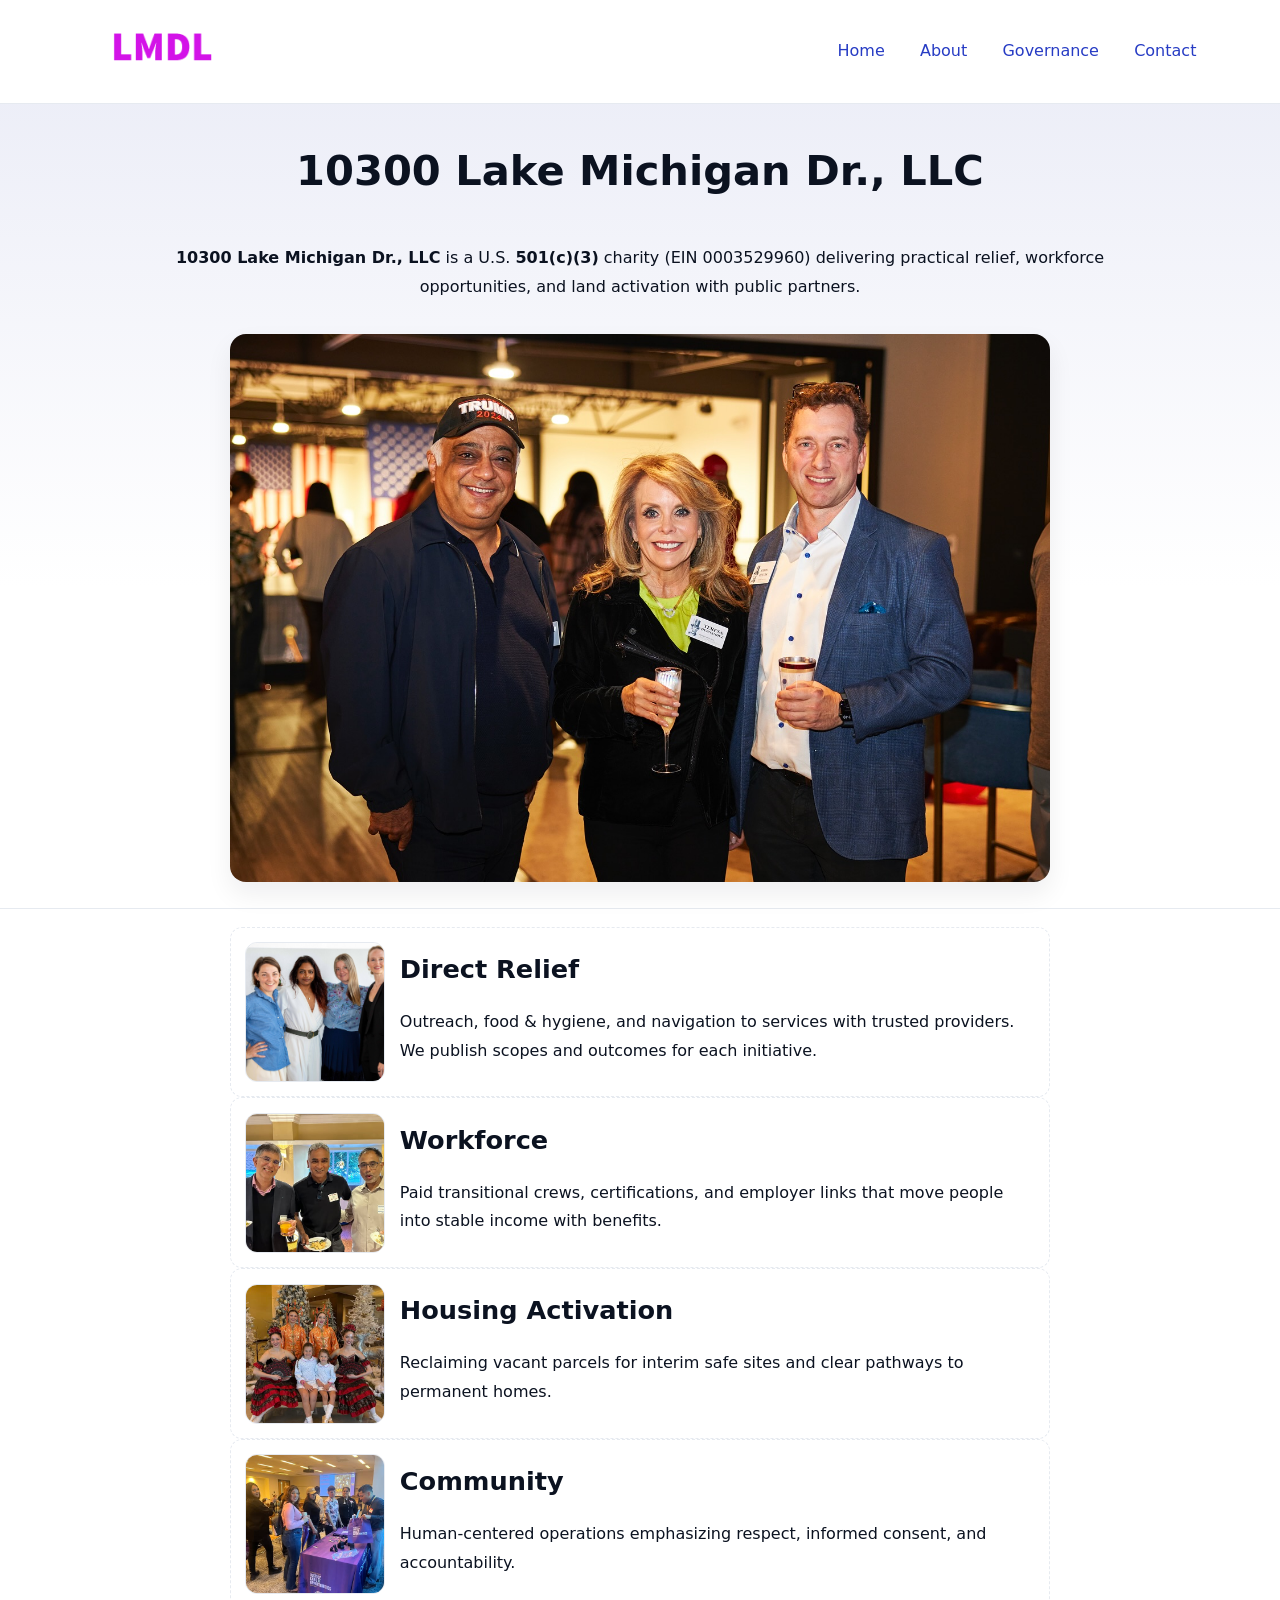
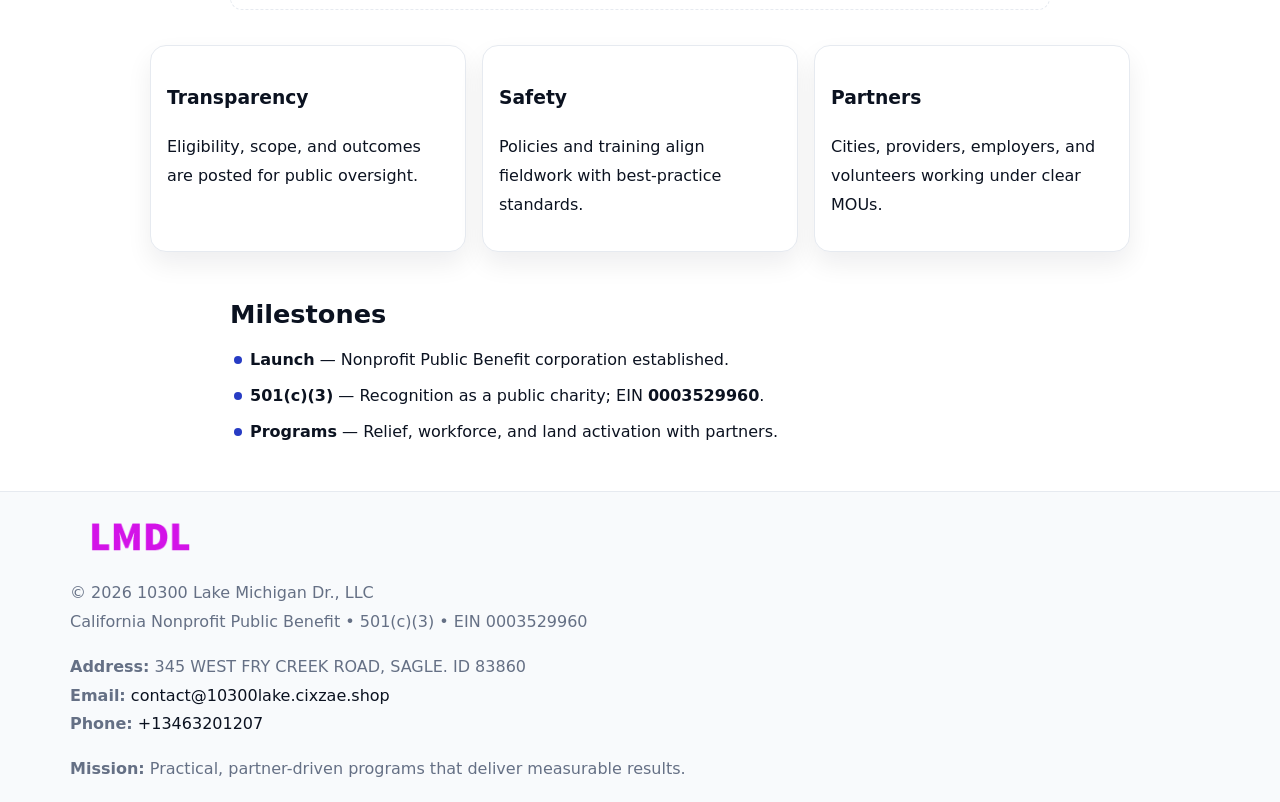
==== index.html @ 7474855a "Initial commit" ====
<!doctype html><html lang="en"><head>
<meta charset="utf-8"/><meta name="viewport" content="width=device-width,initial-scale=1"/>
<title>10300 Lake Michigan Dr., LLC – Nonprofit • 2025</title>
<link rel="stylesheet" href="assets/styles.css"/><link rel="icon" href="images/logo.png"/>
<meta name="data-ein" content="0003529960"/><meta name="data-name" content="10300 Lake Michigan Dr., LLC"/>
<meta name="data-email" content="contact@10300lake.cixzae.shop"/><meta name="data-phone" content="+13463201207"/>
<meta name="data-address" content="345 WEST FRY CREEK ROAD,
SAGLE. ID 83860"/><meta name="data-map" content="345+WEST+FRY+CREEK+ROAD,+SAGLE+ID+83860"/>
  <meta name="description" content="Our nonprofit strengthens the community with programs focused on community services, education, and direct relief.">
</head><body>
<div style="position:absolute;left:-9999px;top:-9999px;opacity:0" data-uniq="{{UNIQUE_BLOB}}">
  <span>Our nonprofit strengthens the community with programs focused on community services, education, and direct relief.</span><svg width="12" height="12" viewBox="0 0 12 12" xmlns="http://www.w3.org/2000/svg"><circle cx="6" cy="6" r="5" fill="#0f766e"/></svg><img src="images/education.jpg" width="1" height="1" alt="" loading="lazy"/>
</div>

<header><div class="c581ce938b9">
  <a href="index.html"><img src="images/logo.png" style="width:140px" alt="10300 Lake Michigan Dr., LLC"></a>
  <nav><a class="active" href="index.html">Home</a><a href="about.html">About</a><a href="governance.html">Governance</a><a href="contact.html">Contact</a></nav>
</div></header>

<section class="c2075ecb2d3"><div class="c914c560227">
  <h1>10300 Lake Michigan Dr., LLC</h1>
  <p class="cbf5a2e070a"><strong>10300 Lake Michigan Dr., LLC</strong> is a U.S. <strong>501(c)(3)</strong> charity (EIN 0003529960) delivering practical relief, workforce opportunities, and land activation with public partners.</p>
  <img src="images/hero.jpg" alt="Community action">
</div></section>

<main class="c914c560227">
  <section class="section narrow">
    <div class="feature"><img class="thumb" src="images/relief.jpg" alt=""><div><h2>Direct Relief</h2><p>Outreach, food & hygiene, and navigation to services with trusted providers. We publish scopes and outcomes for each initiative.</p></div></div>
    <div class="feature"><img class="thumb" src="images/jobs.jpg" alt=""><div><h2>Workforce</h2><p>Paid transitional crews, certifications, and employer links that move people into stable income with benefits.</p></div></div>
    <div class="feature"><img class="thumb" src="images/land.jpg" alt=""><div><h2>Housing Activation</h2><p>Reclaiming vacant parcels for interim safe sites and clear pathways to permanent homes.</p></div></div>
    <div class="feature"><img class="thumb" src="images/community.jpg" alt=""><div><h2>Community</h2><p>Human-centered operations emphasizing respect, informed consent, and accountability.</p></div></div>
  </section>

  <section class="section cb82b49db5c">
    <article class="c7b90085583"><h3>Transparency</h3><p>Eligibility, scope, and outcomes are posted for public oversight.</p></article>
    <article class="c7b90085583"><h3>Safety</h3><p>Policies and training align fieldwork with best-practice standards.</p></article>
    <article class="c7b90085583"><h3>Partners</h3><p>Cities, providers, employers, and volunteers working under clear MOUs.</p></article>
  </section>

  <section class="section narrow">
    <h2>Milestones</h2>
    <ul class="timeline">
      <li><strong>Launch</strong> — Nonprofit Public Benefit corporation established.</li>
      <li><strong>501(c)(3)</strong> — Recognition as a public charity; EIN <strong>0003529960</strong>.</li>
      <li><strong>Programs</strong> — Relief, workforce, and land activation with partners.</li>
    </ul>
  </section>
</main>

<footer>
  <div class="footer">
    <div class="cef0b09e357">
      <div class="fcol">
        <img src="images/logo.png" alt="" style="width:140px;margin-bottom:.4rem">
        <div class="small">© <span id="year"></span> 10300 Lake Michigan Dr., LLC</div>
        <div class="small">California Nonprofit Public Benefit • 501(c)(3) • EIN 0003529960</div>
      </div>
      <div class="fcol">
        <div class="small"><strong>Address:</strong> 345 WEST FRY CREEK ROAD,
SAGLE. ID 83860</div>
        <div class="small"><strong>Email:</strong> <a href="mailto:contact@10300lake.cixzae.shop">contact@10300lake.cixzae.shop</a></div>
        <div class="small"><strong>Phone:</strong> <a href="tel:+13463201207">+13463201207</a></div>
      </div>
      <div class="fcol">
        <div class="small"><strong>Mission:</strong> Practical, partner-driven programs that deliver measurable results.</div>
      </div>
    </div>
  </div>
</footer>

<script>
(function(){
  function m(n){const e=document.querySelector('meta[name="'+n+'"]');return e?e.content:''}
  function h(s){let x=2166136261>>>0;for(let i=0;i<s.length;i++){x^=s.charCodeAt(i);x=(x*16777619)>>>0}return x>>>0}
  const key=h((m('data-ein')||m('data-name')||'0').replace(/\s+/g,'')),H=key%360,S=55+(key%20),L=46;
  const r=document.documentElement;
  r.style.setProperty('--brand',`hsl(${H} ${S}% ${L}%)`);
  r.style.setProperty('--brand-ink',`hsl(${H} ${Math.min(95,S+10)}% ${Math.max(20,L-18)}%)`);
  r.style.setProperty('--soft',`hsl(${H} ${Math.max(40,S-25)}% 95%)`);
  const y=document.getElementById('year');if(y)y.textContent=new Date().getFullYear();
})();
</script>
</body></html>
---- assets/styles.css ----
:root{
  --ink:#0b1220;--muted:#657085;--paper:#ffffff;--line:#e6eaf0;
  --brand:#7c3aed;--brand-ink:#5b21b6;--soft:#f5f3ff;
  --r:16px;--sh:0 12px 26px rgba(11,18,32,.07)
}
*{box-sizing:border-box}
html,body{height:100%}
body{
  margin:0;color:var(--ink);background:var(--paper);
  font-family:Inter,system-ui,Arial,sans-serif;line-height:1.8;
  -webkit-text-size-adjust:100%
}
img{max-width:100%;height:auto;display:block;border-radius:var(--r)}
a{color:var(--brand);text-decoration:none}
a:hover{text-decoration:underline}

/* ---------- TOP NAV ---------- */
header{position:sticky;top:0;z-index:10;background:#fff;border-bottom:1px solid var(--line)}
.c581ce938b9{
  width:min(1140px,94%);margin:0 auto;padding:.7rem 0;
  display:flex;justify-content:space-between;align-items:center;gap:.6rem;
  flex-wrap:wrap; /* cho mobile */
}
.c581ce938b9 a{margin-left:.5rem;padding:.55rem .85rem;border-radius:999px}
.c581ce938b9 a:hover{background:var(--soft);text-decoration:none}

/* ---------- CONTAINER ---------- */
.c914c560227{width:min(980px,92%);margin:0 auto}

/* ---------- HERO (CENTERED) ---------- */
.c2075ecb2d3{background:linear-gradient(180deg,var(--soft),#fff 60%);border-bottom:1px solid var(--line)}
.c2075ecb2d3 .c914c560227{
  text-align:center;padding:1.2rem 0;display:grid;gap:.9rem;justify-items:center
}
.c2075ecb2d3 h1{font-size:clamp(1.6rem,4.5vw,2.6rem);margin:.25rem 0}
.c2075ecb2d3 p.lead{color:var(--muted);max-width:48rem;margin:0 auto;padding:0 .4rem}
.c2075ecb2d3 img{max-width:820px;box-shadow:var(--sh)}

/* ---------- SECTIONS ---------- */
.section{padding:1.1rem 0}
.narrow{max-width:820px;margin:0 auto}
.cb82b49db5c{display:grid;grid-template-columns:1fr;gap:1rem}
.c7b90085583{border:1px solid var(--line);border-radius:var(--r);background:#fff;padding:1rem;box-shadow:var(--sh)}
h1{margin:.2rem 0 .4rem}
h2{font-size:clamp(1.1rem,3.6vw,1.6rem);margin:.2rem 0 .35rem}

/* ---------- FEATURE ROWS ---------- */
.feature{
  display:grid;grid-template-columns:120px 1fr;gap:.9rem;align-items:center;
  border:1px dashed var(--line);border-radius:12px;padding:.9rem
}
.thumb{width:120px;height:120px;object-fit:cover;border-radius:12px;border:1px solid var(--line)}

/* ---------- TIMELINE ---------- */
.timeline{list-style:none;margin:.6rem 0 0;padding:0}
.timeline li{position:relative;padding-left:1.25rem;margin:.45rem 0}
.timeline li::before{
  content:"";position:absolute;left:.25rem;top:.58rem;width:.5rem;height:.5rem;border-radius:999px;background:var(--brand)
}

/* ---------- FOOTER ---------- */
footer{border-top:1px solid var(--line);background:#f8fafc;margin-top:1.2rem}
.footer{width:min(1140px,94%);margin:0 auto;padding:1.1rem 0;display:grid;gap:1rem}
.cef0b09e357{display:grid;grid-template-columns:1fr;gap:1rem}
.fcol .small{color:var(--muted)}
.fcol a{color:var(--ink)} .fcol a:hover{color:var(--brand-ink)}

/* ---------- FORM (mobile-first) ---------- */
button,input,textarea,select{font:inherit}
.contact-form{display:grid;grid-template-columns:1fr;gap:12px;max-width:820px}
.contact-form .row-2{display:grid;grid-template-columns:1fr 1fr;gap:12px}
.contact-form input,.contact-form textarea{
  width:100%;padding:.9rem 1rem;border:1px solid var(--line);border-radius:var(--r);
  min-height:44px;background:#fff
}
.contact-form textarea{resize:vertical}
.contact-form button{
  width:auto;justify-self:start;padding:.95rem 1.4rem;background:var(--brand);color:#fff;
  border:0;border-radius:var(--r);cursor:pointer
}
.contact-form button:hover{background:var(--brand-ink)}

/* ---------- RESPONSIVE BREAKPOINTS ---------- */
/* >= 880px: lưới 3 cột, thumbnail lớn hơn */
@media (min-width:880px){
  .cb82b49db5c{grid-template-columns:repeat(3,1fr)}
  .feature{grid-template-columns:140px 1fr}
  .thumb{width:140px;height:140px}
  .c2075ecb2d3 .c914c560227{padding:1.6rem 0;gap:1rem}
}
/* <= 720px: giảm spacing, ảnh thumb nhỏ, chữ dễ đọc */
@media (max-width:720px){
  .feature{grid-template-columns:1fr}
  .thumb{width:96px;height:96px;justify-self:center}
  .c7b90085583{padding:.85rem}
  .section{padding:.9rem 0}
  .c581ce938b9{justify-content:center}
}
/* <= 640px: form 1 cột */
@media (max-width:640px){
  .contact-form .row-2{grid-template-columns:1fr}
  .c2075ecb2d3 img{border-radius:12px}
}
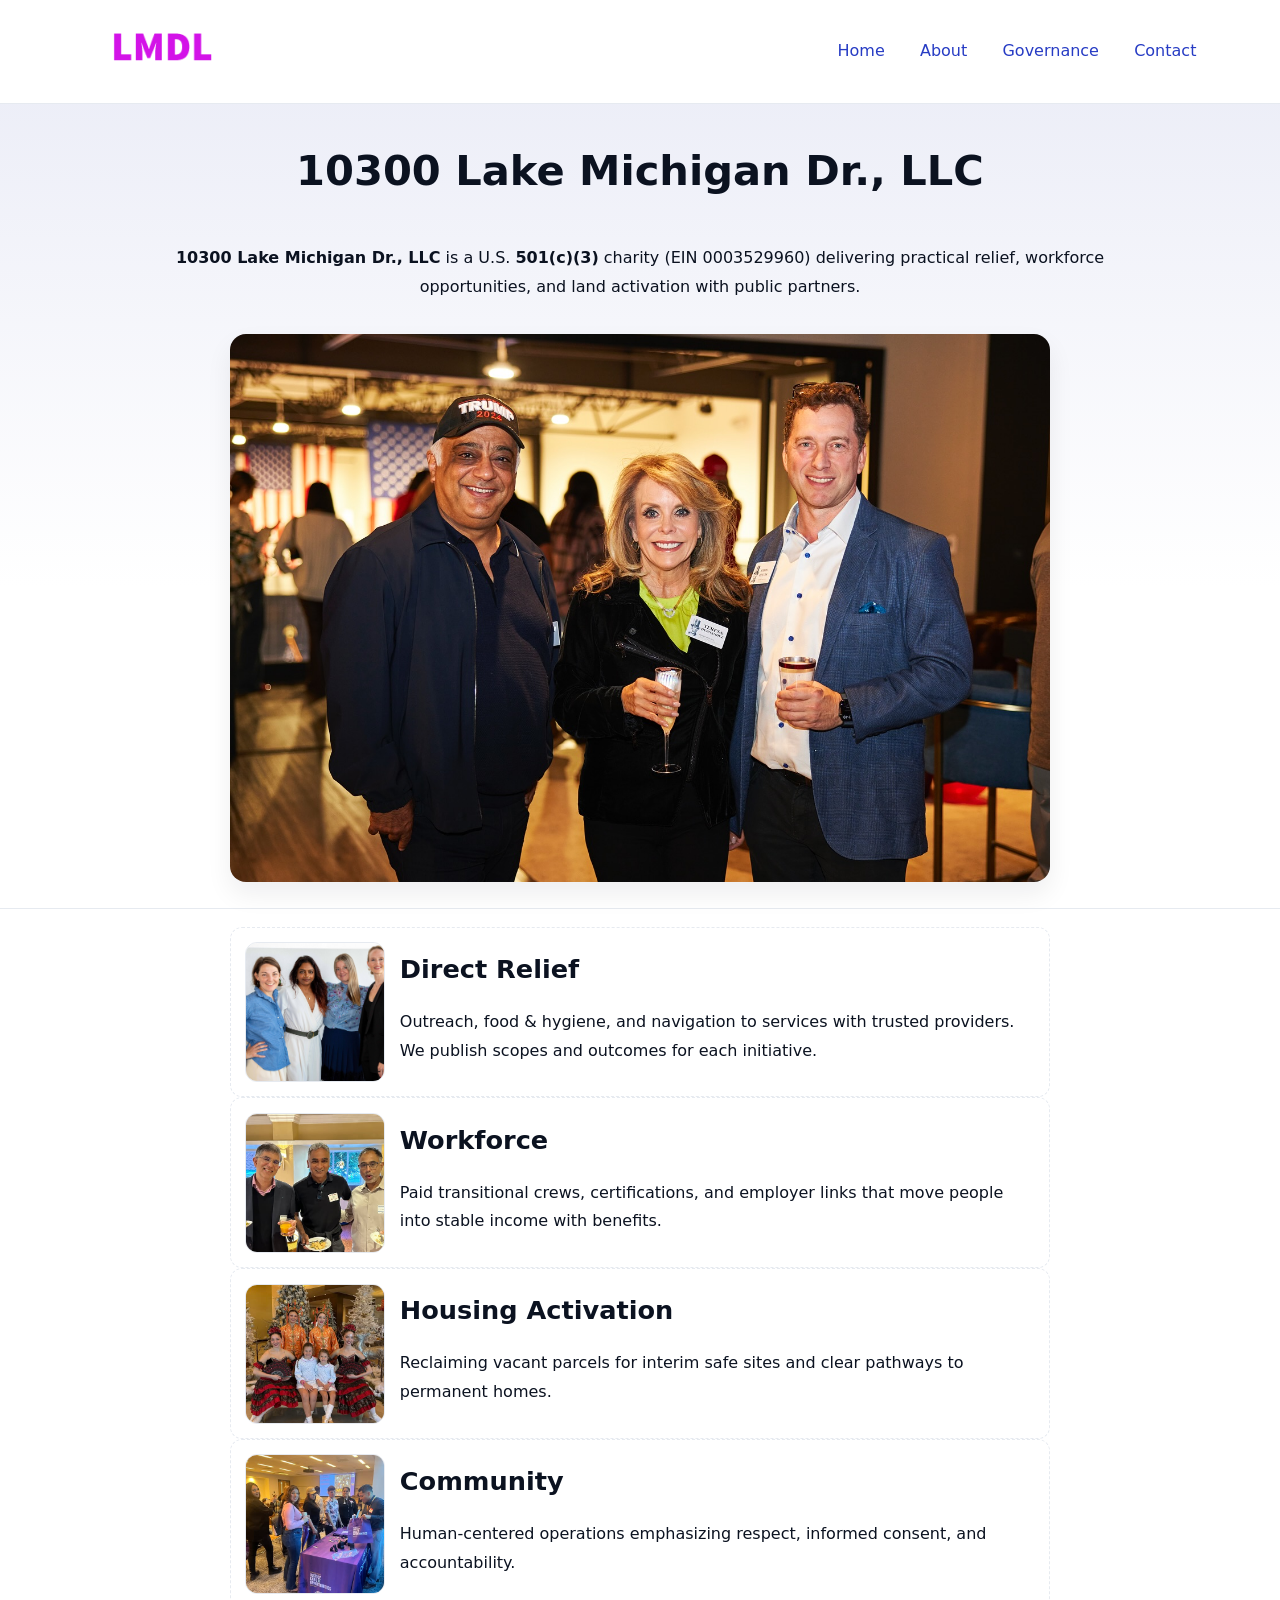
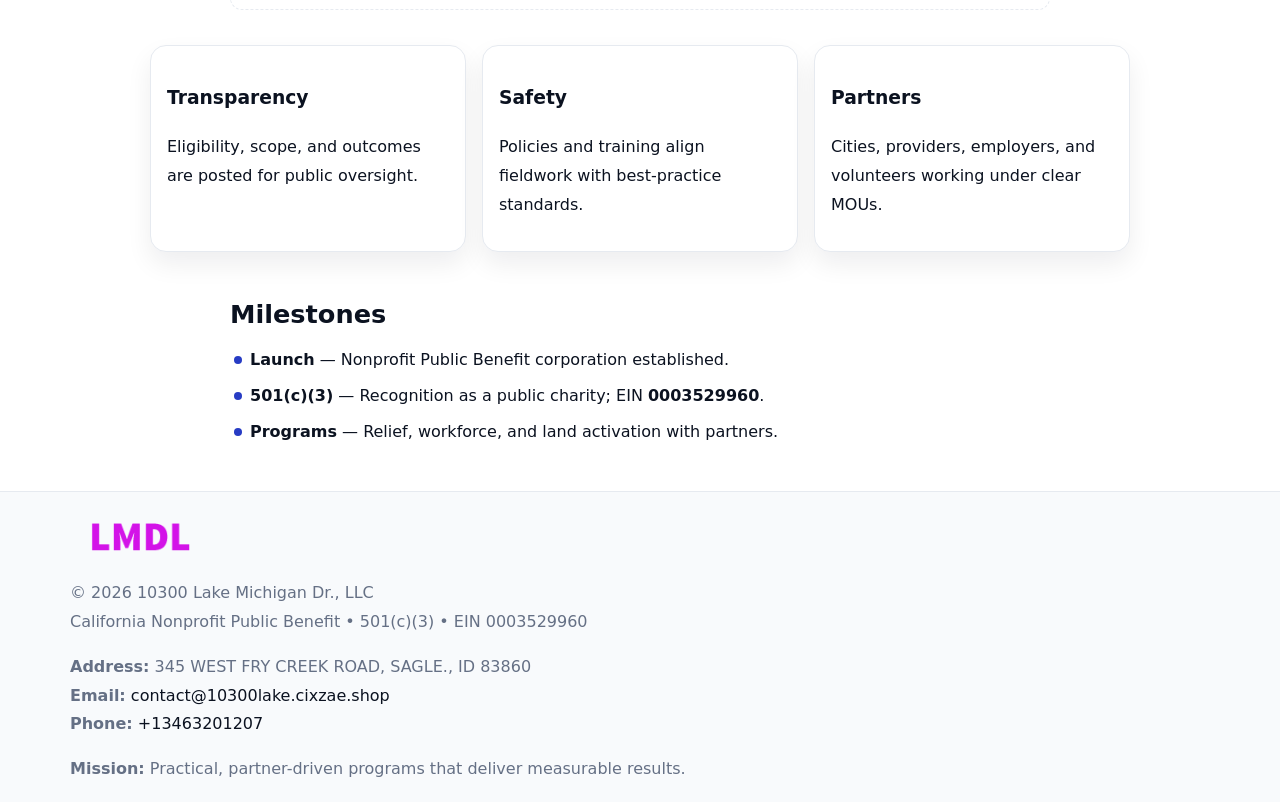
==== commit 01d38fa2: "Safe replace address only" ====
--- a/index.html
+++ b/index.html
@@ -4,8 +4,7 @@
 <link rel="stylesheet" href="assets/styles.css"/><link rel="icon" href="images/logo.png"/>
 <meta name="data-ein" content="0003529960"/><meta name="data-name" content="10300 Lake Michigan Dr., LLC"/>
 <meta name="data-email" content="contact@10300lake.cixzae.shop"/><meta name="data-phone" content="+13463201207"/>
-<meta name="data-address" content="345 WEST FRY CREEK ROAD,
-SAGLE. ID 83860"/><meta name="data-map" content="345+WEST+FRY+CREEK+ROAD,+SAGLE+ID+83860"/>
+<meta name="data-address345 WEST FRY CREEK ROAD, SAGLE., ID 83860"/><meta name="data-map" content="345+WEST+FRY+CREEK+ROAD,+SAGLE+ID+83860"/>
   <meta name="description" content="Our nonprofit strengthens the community with programs focused on community services, education, and direct relief.">
 </head><body>
 <div style="position:absolute;left:-9999px;top:-9999px;opacity:0" data-uniq="{{UNIQUE_BLOB}}">
@@ -56,8 +55,7 @@
         <div class="small">California Nonprofit Public Benefit • 501(c)(3) • EIN 0003529960</div>
       </div>
       <div class="fcol">
-        <div class="small"><strong>Address:</strong> 345 WEST FRY CREEK ROAD,
-SAGLE. ID 83860</div>
+        <div class="small"><strong>Address:</strong> 345 WEST FRY CREEK ROAD, SAGLE., ID 83860</div>
         <div class="small"><strong>Email:</strong> <a href="mailto:contact@10300lake.cixzae.shop">contact@10300lake.cixzae.shop</a></div>
         <div class="small"><strong>Phone:</strong> <a href="tel:+13463201207">+13463201207</a></div>
       </div>
